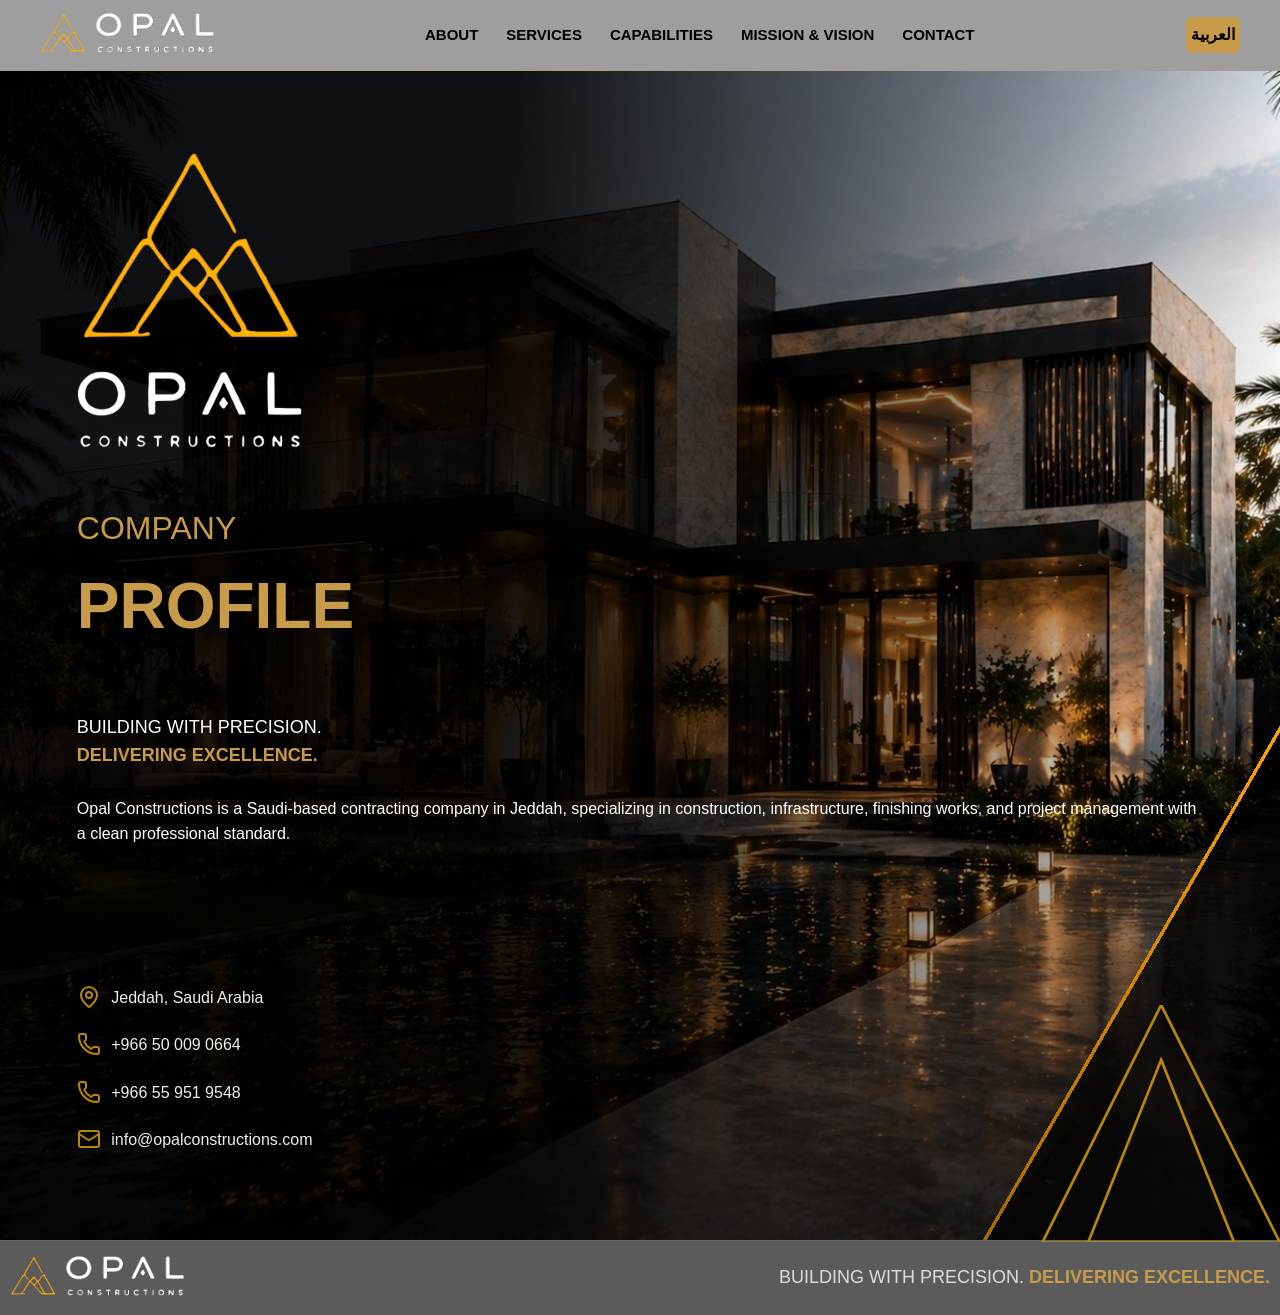
==== index.html @ 53115cda "Update index.html" ====
<!DOCTYPE html>
<html lang="en">
<head>
  <meta charset="UTF-8" />
  <meta name="viewport" content="width=device-width, initial-scale=1.0" />
  <title>Opal Constructions</title>
  <link rel="stylesheet" href="styles.css" />
</head>
<body>
  
<header class="main-header">
  <div class="header-container">
    <div class="logo">
      <a href="index.html">
        <img src="logo0.png">
        <img src="logo.png">
      </a>
    </div>
    <nav class="nav-menu">
      <div class="menu-toggle" onclick="toggleMenu()">☰</div>
      <ul id="menu">
        <li><a href="about.html">ABOUT</a></li>
        <li><a href="services.html">SERVICES</a></li>
        <li><a href="capabilities.html">CAPABILITIES</a></li>
        <li><a href="mission_vision.html">MISSION & VISION</a></li>
        <li><a href="contact.html">CONTACT</a></li>
      </ul>
    </nav>
    <a href="index_ar.html" class="btn">العربية</a>
  </div>
</header>

    <section>
      <div class="hero-left">
        <img src="logo0.png">
        <br>
        <img src="logo.png">
        <br>
        <div class="hero-copy">
          <p>COMPANY</p>
          <h1><span>PROFILE</span></h1>
          <br>
          <div class="tagline">BUILDING WITH PRECISION.<br><span>DELIVERING EXCELLENCE.</span></div>
        </div>
          <br>
          <p>Opal Constructions is a Saudi-based contracting company in Jeddah,
            specializing in construction, infrastructure, finishing works,
            and project management with a clean professional standard.
          </p>    
          <br>
        
        <div class="contact-mini">
          <div>
          <svg xmlns="http://www.w3.org/2000/svg"><path d="M20 10c0 4.993-5.539 10.193-7.399 11.799a1 1 0 0 1-1.202 0C9.539 20.193 4 14.993 4 10a8 8 0 0 1 16 0"></path><circle cx="12" cy="10" r="3"></circle></svg>  
          Jeddah, Saudi Arabia</div>
          <div><svg xmlns="http://www.w3.org/2000/svg"><path d="M13.832 16.568a1 1 0 0 0 1.213-.303l.355-.465A2 2 0 0 1 17 15h3a2 2 0 0 1 2 2v3a2 2 0 0 1-2 2A18 18 0 0 1 2 4a2 2 0 0 1 2-2h3a2 2 0 0 1 2 2v3a2 2 0 0 1-.8 1.6l-.468.351a1 1 0 0 0-.292 1.233 14 14 0 0 0 6.392 6.384"></path></svg>
          <a href="tel:+966500090664">+966 50 009 0664</a></div>
          <div>
            <div><svg xmlns="http://www.w3.org/2000/svg"><path d="M13.832 16.568a1 1 0 0 0 1.213-.303l.355-.465A2 2 0 0 1 17 15h3a2 2 0 0 1 2 2v3a2 2 0 0 1-2 2A18 18 0 0 1 2 4a2 2 0 0 1 2-2h3a2 2 0 0 1 2 2v3a2 2 0 0 1-.8 1.6l-.468.351a1 1 0 0 0-.292 1.233 14 14 0 0 0 6.392 6.384"></path></svg>
            <a href="tel:+966559519548">+966 55 951 9548</a></div>
            <div> 
            <svg xmlns="http://www.w3.org/2000/svg"><path d="m22 7-8.991 5.727a2 2 0 0 1-2.009 0L2 7"></path><rect x="2" y="4" width="20" height="16" rx="2"></rect></svg>  
            info@opalconstructions.com</div>
          </div>
          
          <svg class="triangles" viewBox="0 0 280 259">
            <polygon 
              points="150,0 280,260 20,260" 
              fill="none"  
              stroke-width="3"
            />
            <polygon 
              points="150,60 230,260 70,260" 
              fill="none" 
              stroke-width="3"
            />
          </svg>
        </div>
      </div>
    </section>


    <footer class="footer-bar">
      <div class="logo">
        <a href="index.html">
        <img src="logo0.png">
        <img src="logo.png">
        </a>
      </div>
      <div class="tagline">BUILDING WITH PRECISION. <span>DELIVERING EXCELLENCE.</span></div>
    </footer>
  <script src="script.js"></script>
</body>
</html>
---- styles.css ----
* { box-sizing: border-box; margin: 0; padding: 0; }
    body {
      font-family: Arial, Helvetica, sans-serif;
      background: #0a0a0a;
      color: #fff;
      line-height: 1.6;
    }
    a { text-decoration: none; color: inherit; }
    section{
    opacity: 0;
    transform: translateY(30px);
    transition: opacity 0.8s ease, transform 0.8s ease;
    }
    section.visible { 
    opacity: 1 !important;
    transform: translateY(0) !important;
    }
    svg{
      width: 30px;
      height: 30px;
      fill: none;
      transition: 0.2s;
      stroke: darkgoldenrod;
      stroke-width: 2;
      transform: translateY(12px);
    }
    .container { width: 100%; max-width: 1400px; margin: auto; }

    .hero-left {
      background: linear-gradient(-70deg, transparent 60%,#b3832e 0%,black 61%),
      linear-gradient(70deg,black 40%,#b3832e 0%,transparent 41%),
        url('img19.jpg') center/cover no-repeat;
      
      background: 
        linear-gradient(to right,rgba(0,0,0,0.9) 40%, rgba(0,0,0,0)),
        linear-gradient(-60deg, rgba(0,0,0,0.7) 15%,#ffa200 15% 15.2%,transparent 15%),
        url('img19.jpg') center/cover no-repeat;
      min-height: 680px;
      padding: clamp(25px, 6vw, 80px);
      display: flex;
      flex-direction: column;
      justify-content: space-between;
    }
    
    .triangles {
      width: 20%;        /* resize */
      height: auto;

      position: absolute;  /* move */
      bottom:  10px;
      right: 0%;
    }

    .hero-left img{
      width: 20%;
    }
   
    .hero-copy h1 {
      font-size: 64px;
    }

    .hero-copy div {
      margin-top: 30px;
    }

    .hero-copy h1 span { color: #c89b4b; }

    .hero-copy p {
      margin-top: 30px;
      font-size: 32px;
      color: #c89b4b;
    }

    .contact-mini {
      padding: 100px 0 0;
      font-size: 16px;
      color: #eee;
    }

    .contact-mini div { margin-bottom: 10px; }

    .hero-right {
      color: black;
      min-height: 680px;
      display: flex;
      flex-direction: column;
      justify-content: space-between;
      background: url('img110.png') top/cover no-repeat;
      min-height: 100vh;
      width: 100%;
    }
    .hero-right p {
      font-size: 20px;
      width: 50%;
    }
    
    .hero-right .con {
      padding: 60px 50px;
    }

    .section-label {
      font-size: 14px;
      letter-spacing: 2px;
      color: #b3832e;
      margin-bottom: 14px;
      font-weight: 700;
    }

    .hero-right h2 {
      font-size: 56px;
      line-height: 1.05;
      margin-bottom: 20px;
    }

    .hero-right h2 span { color: #b3832e; }

    .stats {
      display: grid;
      grid-template-columns: repeat(2, 1fr);
      gap: 25px;
      margin-top: 35px;
      padding-bottom: 60%;
    }

    .stat {
      border-top: 1px solid #615d58;
      padding-top: 18px;
    }


    .stat h3 {
      font-size: 20px;
      color: #b3832e;
      margin-bottom: 5px;
    }

    .services-section { 
      background: 
        linear-gradient(to right,rgba(0,0,0,0.9) 40%, rgba(0,0,0,0)),
        url('img35.jpg') center/cover no-repeat;
      padding: 70px 40px;
    }

    .services-head {
      display: flex;
      justify-content: space-between;
      align-items: end;
      margin-bottom: 35px;
      gap: 20px;
    }

    .services-head h2 {
      font-size: 42px;
      line-height: 1.1;
      margin-bottom: 100px
    }

    .services-head h2 span { color: #c89b4b; }

    .services-grid {
      display: grid;
      grid-template-columns: repeat(3, 1fr);
      gap: 20px;
    }

    .service-card {
      background: #111111ad;
      border-radius: 30px;
      text-align: center;
    }

    .service-card img {
      filter: invert() sepia() saturate(10000%) hue-rotate(315deg);
      margin-top: 18px;
      height: 100px;
    }

    .service-card .content {
      padding: 18px 16px 20px;
    }

    .service-card h3 {
      font-size: 18px;
    }

    .service-card p {
      font-size: 14px;
    }

    .contact,
    .vision,
    .projects{
      color: white;
      padding: 70px 55px;
      min-height: 680px;
      display: flex;
      flex-direction: column;
      justify-content: space-between;
      width: 100%;
    }
    .director {
      padding: 45px 35px;
    }

    .vision {
      background: linear-gradient(70deg,black 50%,#b3832e 50% 50.2%,transparent 50%),
      linear-gradient(-70deg, transparent 50%,#b3832e 50% 50.2%,black 50%),
        url('img15.jpg') center/cover no-repeat;
    }

    .contact h3,
    .vision h3,
    .projects h3,
    .director h3 {
      font-size: xx-large;
      letter-spacing: 2px;
      color: #b3832e;
      margin-bottom: 18px;
    }

    .vision-columns {
      margin-left: 30px;
      display: grid;
      grid-template-columns: 1fr 1fr;
      gap: 24px;
    }

    .vision-box h4 {
      color: #b3832e;
      font-size: 22px;
      margin-bottom: 10px;
    }

    .vision-box p {
      font-size: 20px;
      margin-bottom: 10px;
    }

    .visimg{
      text-align: center;
    }

    .projects {
      background: 
        linear-gradient(to right,rgba(0,0,0,0), rgba(0,0,0,0.9) 40%),
        url('img19.jpg') center/cover no-repeat;
    }

    .features {
      width: 90%;
      padding: 0 0 0 50%;
    }

    .feature {
      display: block;
      margin-top: 50px;
    }

    .feature img {
      object-fit: contain;
      width: 100px ;
      height: 100px;
    }

    .feature .img{
      filter: invert() sepia() saturate(10000%) hue-rotate(315deg);
    }

    .director {
      background: #121212;
      color: #fff;
      display: flex;
      flex-direction: column;
      justify-content: space-between;
    }

    .contact {
      background: linear-gradient(-70deg, transparent 52%,#b3832e 52% 52.1%,black 52%),
      linear-gradient(-70deg, transparent 50%,#b3832e 50% 50.1%,black 50%),
        url('img27.jpg') center/cover no-repeat;
    }

    .footer-bar {
      background: #95959595;
      padding: 10px;
      display: flex;
      justify-content: space-between;
      align-items: center;
      color: #ddd;
      border-top: 1px solid rgba(255,255,255,.08);
    }

    strong {
      color: #fff;
      letter-spacing: 5px;
      font-size: 28px;
    }

    .tagline {
      font-size: 18px;
    }

    .tagline span {
      color: #c89b4b;
      font-weight: 700;
    }

  .nav-menu ul {
    display: flex;
    gap: 28px;
    list-style: none;
  }

  .nav-menu a {
    text-decoration: none;
    color: black;
    font-size: 15px;
    font-weight: bold;
    transition: 0.2s;
  }

  .nav-menu a:hover {
    color: #ffa200;
    border-bottom: 1px solid #ffa200;
    padding-bottom: 4px;
  }

  /* Hide hamburger on desktop */
  .menu-toggle {
    display: none;
    font-size: 26px;
    cursor: pointer;
  }


  @media (max-width: 950px) {
    .services-grid {
      grid-template-columns: repeat(2, 1fr);
    }
    .hero-right {
      background: 
        linear-gradient(to right,rgba(255, 255, 255, 0.9) 40%, rgba(0,0,0,0)),
        url('img110.png') top/cover no-repeat;
    }
    
      .menu-toggle {
        display: block;
      }

      .nav-menu ul {
        display: none;
        flex-direction: column;
        gap: 15px;
        text-align: center;
        background: #ffffff9b;
        padding: 20px;
        position: absolute;
        top: 68px;
        left: 0;
        width: 100%;
      }

      .nav-menu ul.active {
        display: flex;
      }

      .nav-menu a {
        font-size: 14px;
      }
  }
    @media (max-width: 720px) {
      .hero-left, .hero-right { min-height: auto; }
      .hero-copy h1, .hero-right h2 { font-size: 42px; }
      .vision-columns, .stats { grid-template-columns: 1fr; }
      .projects-grid { grid-template-columns: 1fr; }
      .services-grid{ grid-template-columns: repeat(1, 1fr);}
      .footer-bar {
        flex-direction: column;
        gap: 14px;
        text-align: center;
      }
      
      .visimg{
        text-align: left;
      }
      
      .hero-right p {
        width: 100%;
      }

      .tagline span {
        display: block; /* move second part to new line */
      }

      .projects h3, h2 {
         font-size: 14px;
      }
       
      .feature img {
        width: 50px ;
        height: 50px;
      }

       .vision-columns {
         margin-left: 0px;
       }
      
    }

    
    .main-header {
      background: #ffffff9b;
      border-bottom: 1px solid rgba(200, 155, 75, 0.3);
      padding: 0 40px;
      position: sticky;
      top: 0;
      z-index: 100;
      backdrop-filter: blur(2px);
    }

    .header-container {
      max-width: 1400px;
      margin: 0 auto;
      display: flex;
      justify-content: space-between;
      align-items: center;
      flex-wrap: wrap;
      padding: 8px 0;
    }

    .logo a {
      font-size: 28px;
      font-weight: 800;
      letter-spacing: 3px;
      text-decoration: none;
      transition: 0.2s;
    }

    .logo span {
      color: #c89b4b;
      font-weight: 700;
    }
    
    .logo img {
      height: 40px;
      object-fit: cover;
      transform: translateY(5px);
    }

    .btn {
      display: inline-block;
      padding: 5px;
      background: #c89b4b;
      color: black;
      text-decoration: none;
      border-radius: 6px;
      font-weight: bold;
      transition: 0.3s;
    }

    .btn:hover {
      background: #a67c2f;
    }
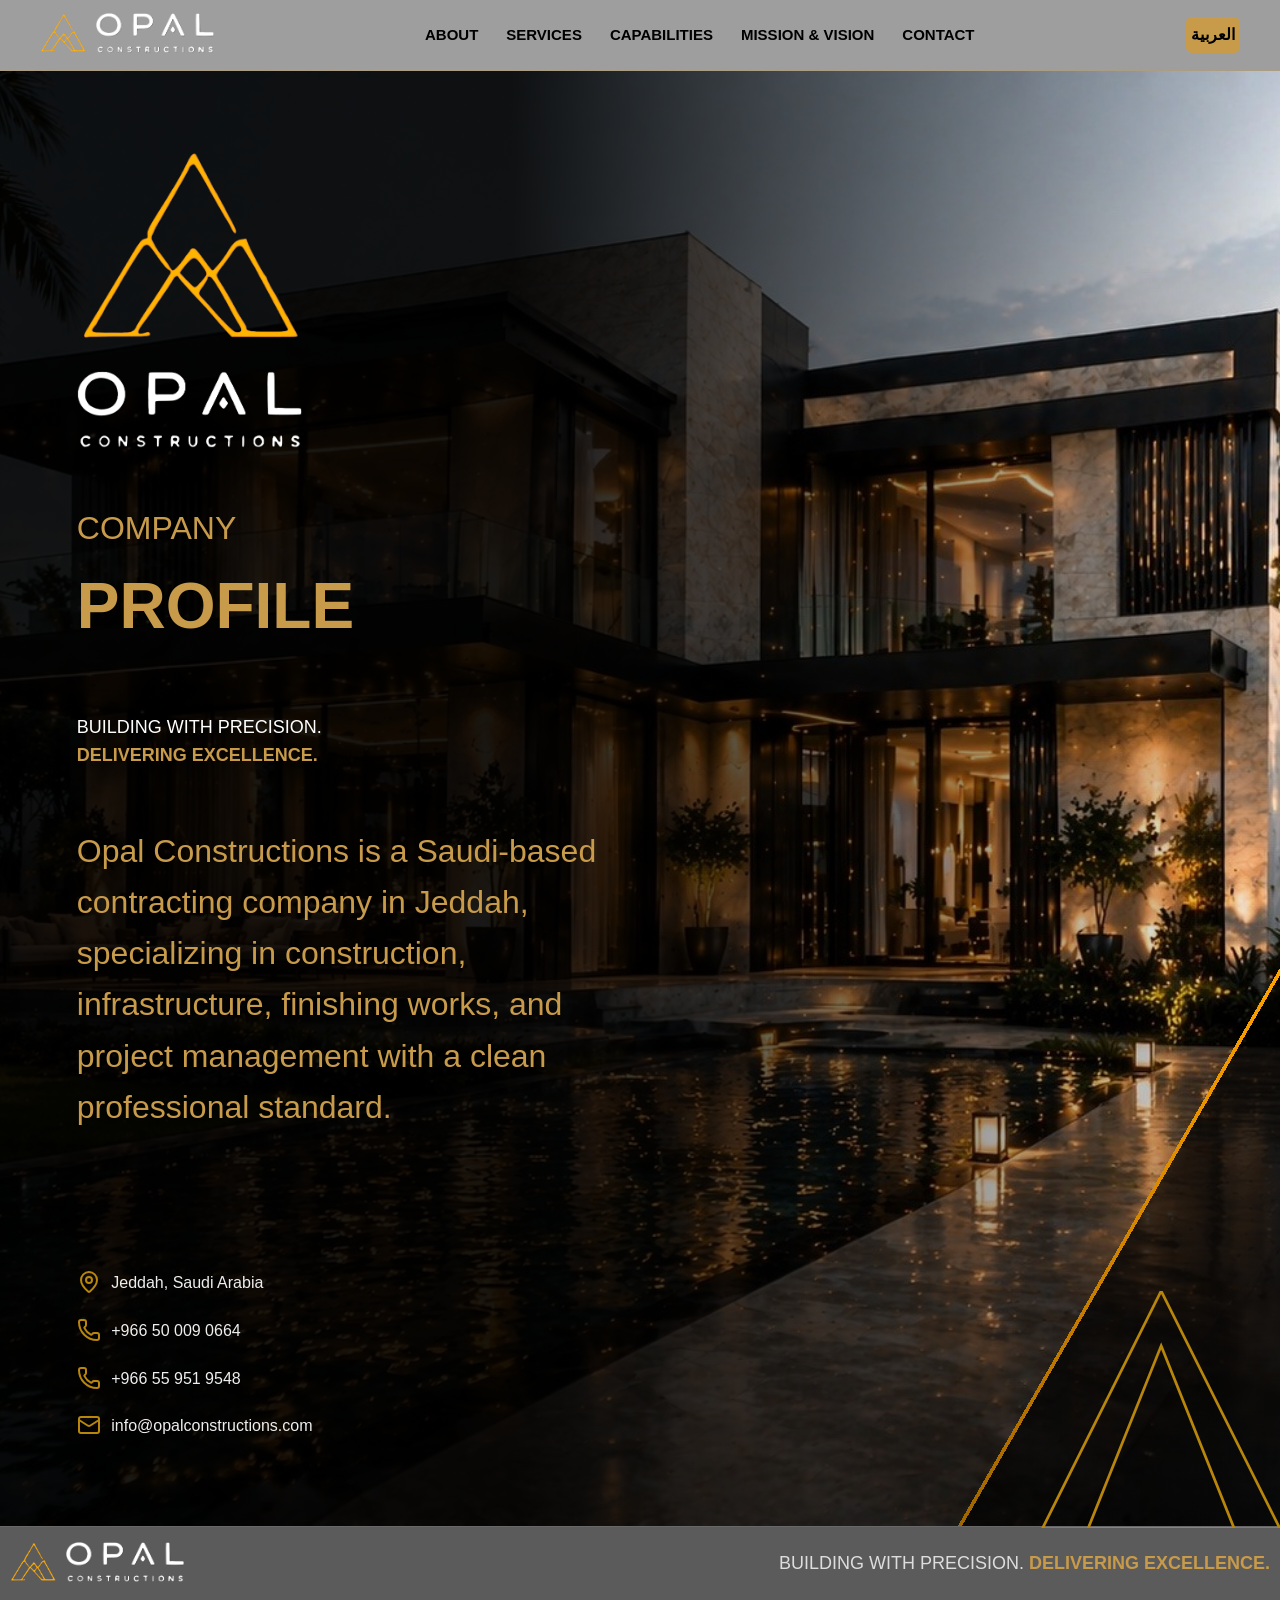
==== commit 5f035ced: "Update index.html" ====
--- a/index.html
+++ b/index.html
@@ -41,12 +41,12 @@
           <h1><span>PROFILE</span></h1>
           <br>
           <div class="tagline">BUILDING WITH PRECISION.<br><span>DELIVERING EXCELLENCE.</span></div>
-        </div>
           <br>
           <p>Opal Constructions is a Saudi-based contracting company in Jeddah,
             specializing in construction, infrastructure, finishing works,
             and project management with a clean professional standard.
-          </p>    
+          </p>  
+        </div>  
           <br>
         
         <div class="contact-mini">
--- a/styles.css
+++ b/styles.css
@@ -67,6 +67,7 @@
     .hero-copy h1 span { color: #c89b4b; }
 
     .hero-copy p {
+      width: 50%;
       margin-top: 30px;
       font-size: 32px;
       color: #c89b4b;
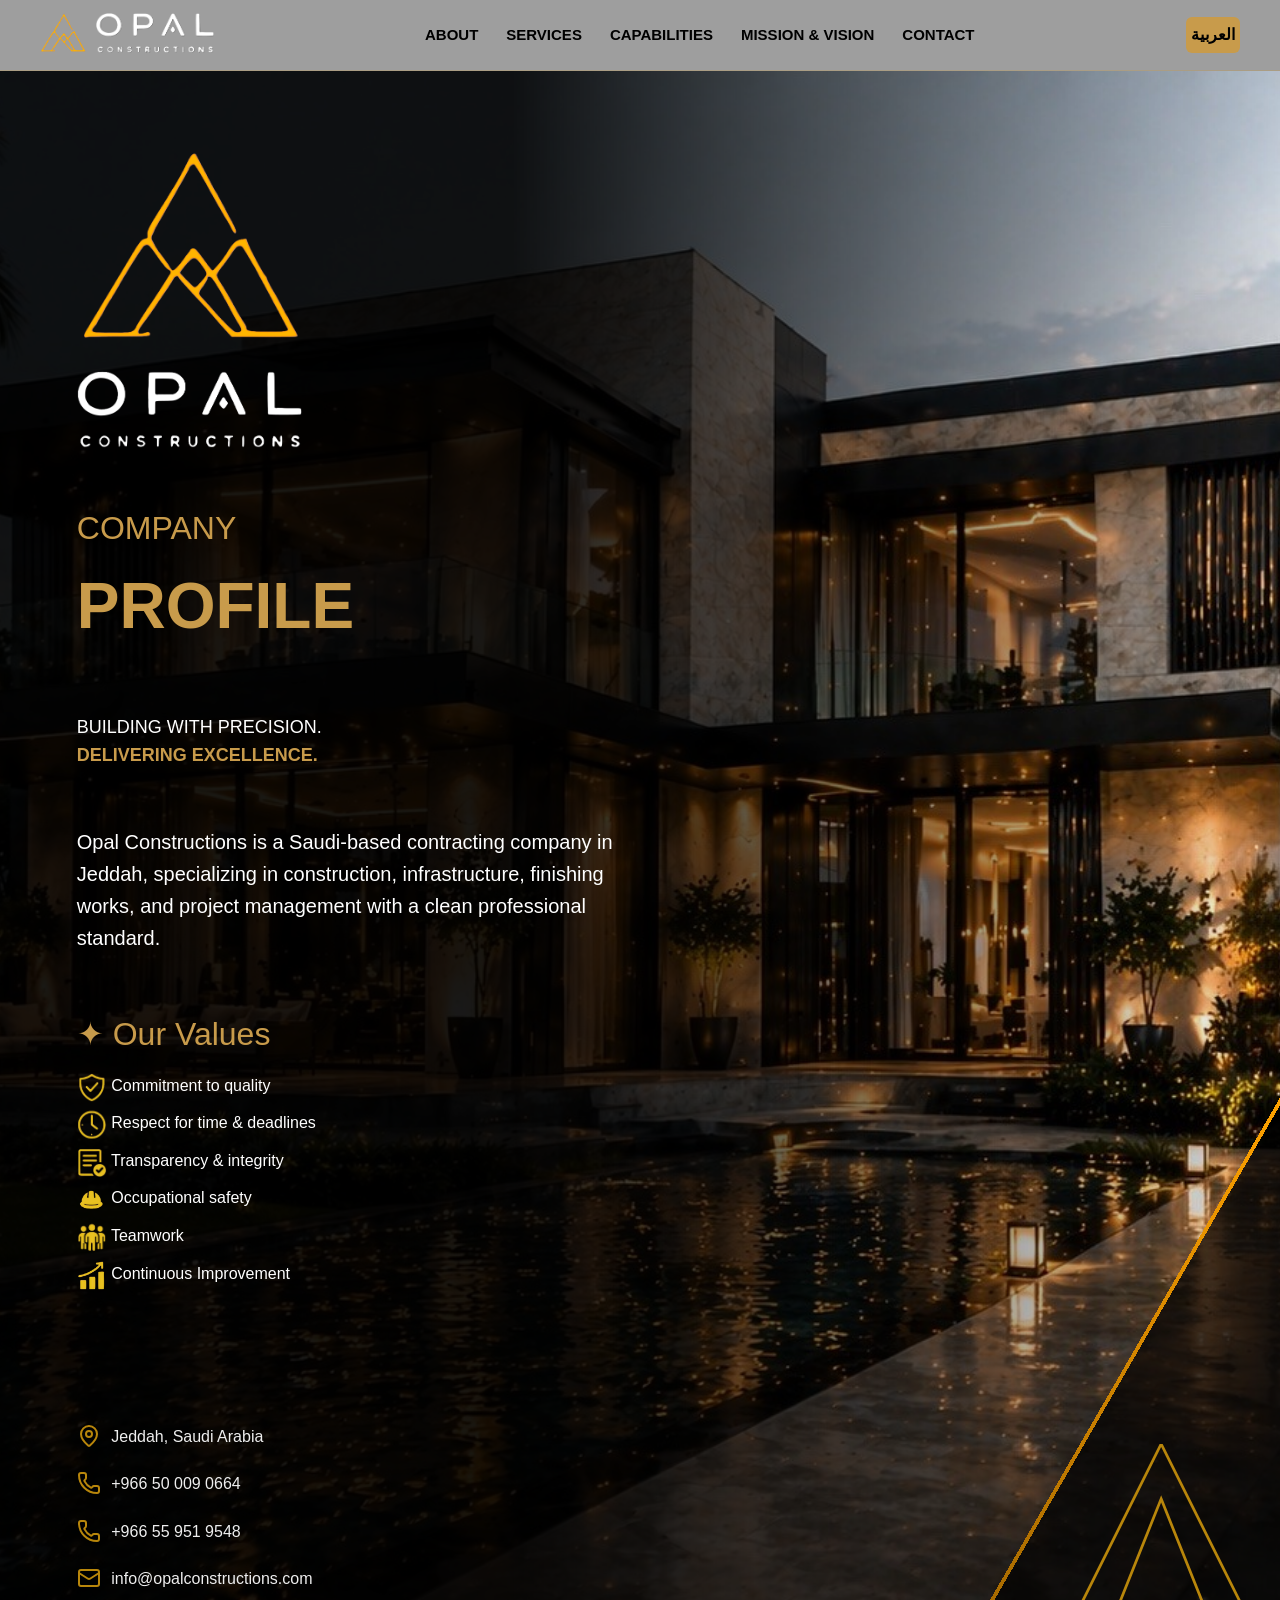
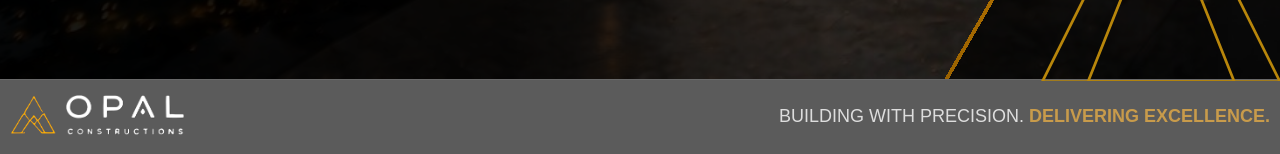
==== commit fb3eeb2b: "Add files via upload" ====
--- a/index.html
+++ b/index.html
@@ -42,13 +42,39 @@
           <br>
           <div class="tagline">BUILDING WITH PRECISION.<br><span>DELIVERING EXCELLENCE.</span></div>
           <br>
-          <p>Opal Constructions is a Saudi-based contracting company in Jeddah,
+          <p class="opal">
+            Opal Constructions is a Saudi-based contracting company in Jeddah,
             specializing in construction, infrastructure, finishing works,
             and project management with a clean professional standard.
           </p>  
-        </div>  
           <br>
-        
+          <p>✦ Our Values</p>
+            <svg xmlns="http://www.w3.org/2000/svg" xmlns:xlink="http://www.w3.org/1999/xlink" width="493" height="506" viewBox="0 0 493 506">
+              <image xlink:href="[data-uri]" x="0" y="0" width="493" height="506"/>
+            </svg>
+            Commitment to quality<br>
+            <svg xmlns="http://www.w3.org/2000/svg" xmlns:xlink="http://www.w3.org/1999/xlink" width="508" height="491" viewBox="0 0 508 491">
+              <image xlink:href="[data-uri]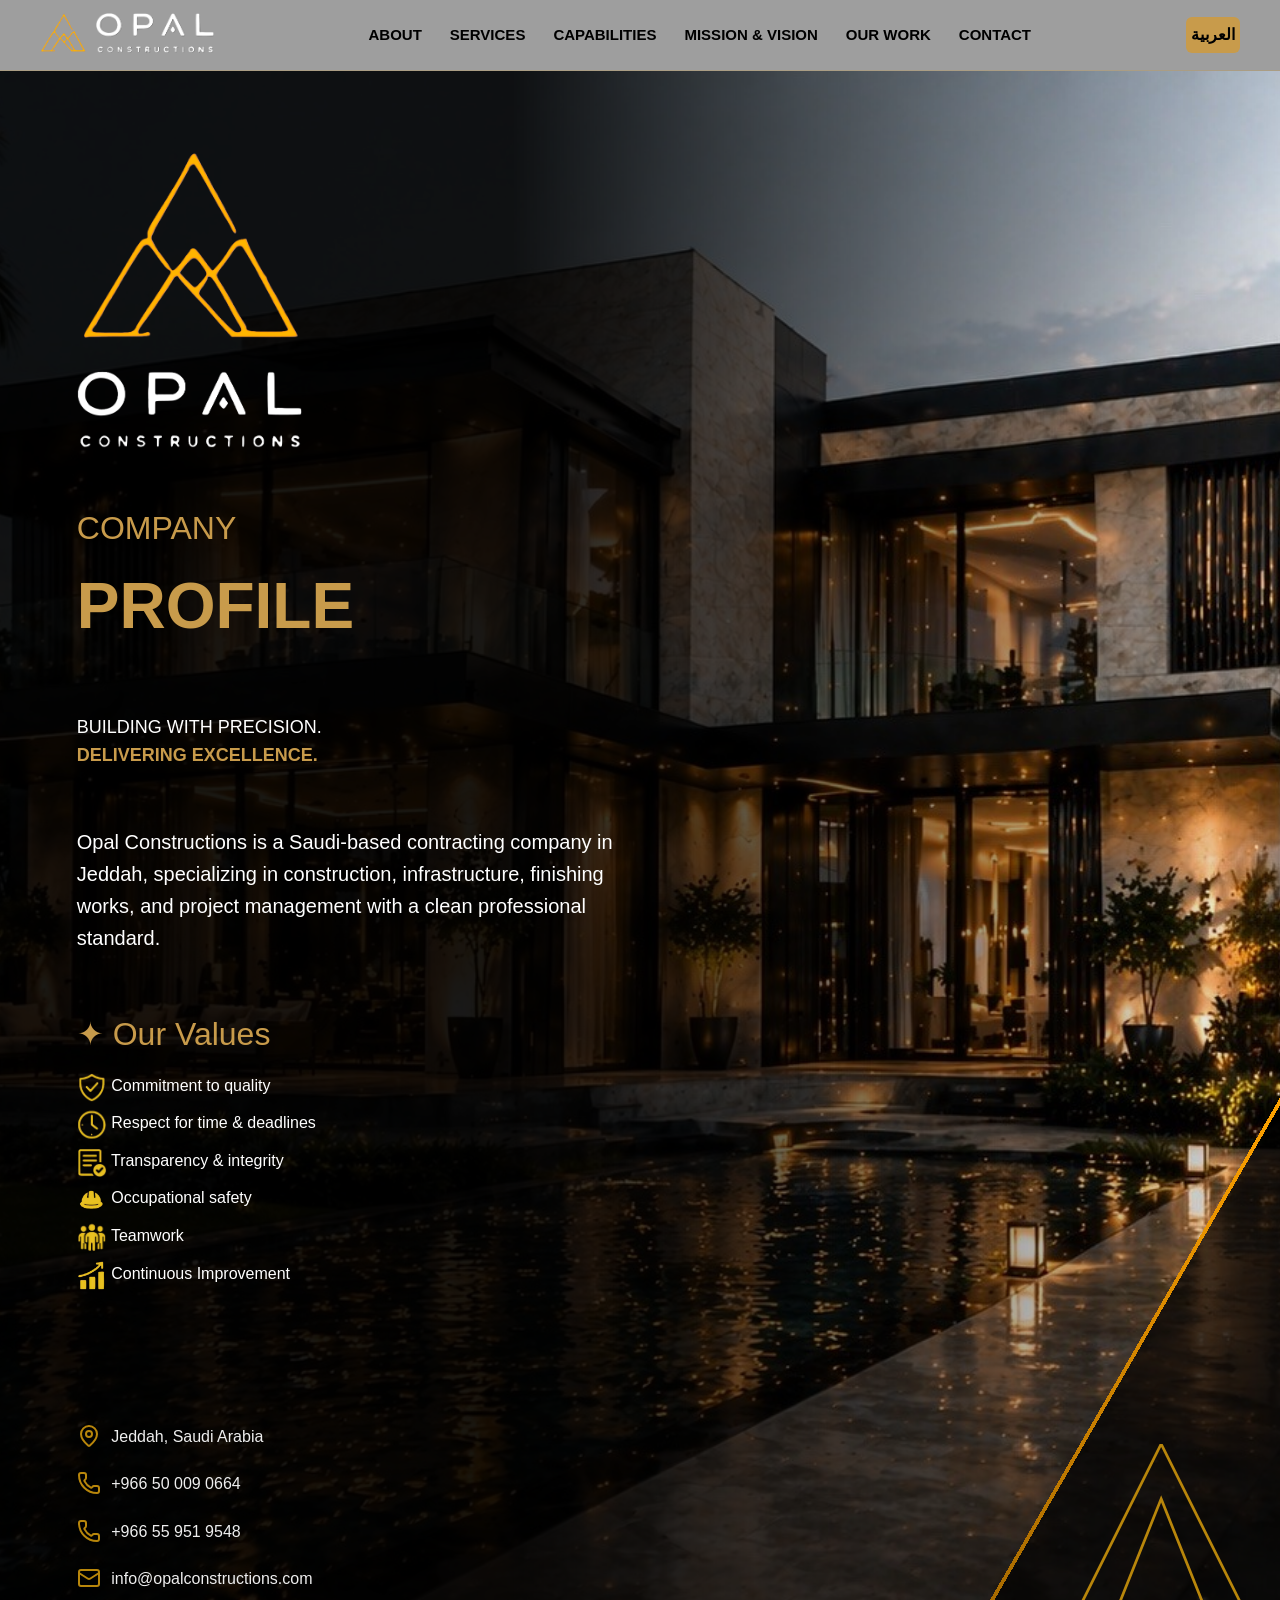
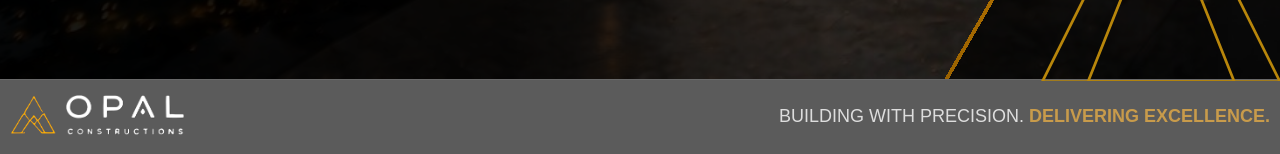
==== commit 3b1e8908: "Add files via upload" ====
--- a/index.html
+++ b/index.html
@@ -23,6 +23,7 @@
         <li><a href="services.html">SERVICES</a></li>
         <li><a href="capabilities.html">CAPABILITIES</a></li>
         <li><a href="mission_vision.html">MISSION & VISION</a></li>
+        <li><a href="work.html">OUR WORK</a></li>
         <li><a href="contact.html">CONTACT</a></li>
       </ul>
     </nav>
@@ -104,8 +105,7 @@
         </div>
       </div>
     </section>
-
-
+    
     <footer class="footer-bar">
       <div class="logo">
         <a href="index.html">
--- a/styles.css
+++ b/styles.css
@@ -27,11 +27,7 @@
     }
     .container { width: 100%; max-width: 1400px; margin: auto; }
 
-    .hero-left {
-      background: linear-gradient(-70deg, transparent 60%,#b3832e 0%,black 61%),
-      linear-gradient(70deg,black 40%,#b3832e 0%,transparent 41%),
-        url('img19.jpg') center/cover no-repeat;
-      
+    .hero-left {      
       background: 
         linear-gradient(to right,rgba(0,0,0,0.9) 40%, rgba(0,0,0,0)),
         linear-gradient(-60deg, rgba(0,0,0,0.7) 15%,#ffa200 15% 15.2%,transparent 15%),
@@ -96,7 +92,7 @@
       min-height: 100vh;
       width: 100%;
     }
-    .hero-right p {
+    .hero-right p, .contact p {
       font-size: 20px;
       width: 50%;
     }
@@ -284,7 +280,12 @@
     .contact {
       background: linear-gradient(-70deg, transparent 52%,#b3832e 52% 52.1%,black 52%),
       linear-gradient(-70deg, transparent 50%,#b3832e 50% 50.1%,black 50%),
+      linear-gradient(to left,rgba(0,0,0,0), rgba(0,0,0,0.9)50%),
         url('img27.jpg') center/cover no-repeat;
+    }
+
+    .contact img{
+      width: 15%;
     }
 
     .footer-bar {
@@ -391,7 +392,7 @@
         text-align: left;
       }
       
-      .hero-right p {
+      .hero-right p, .contact p  {
         width: 100%;
       }
 
@@ -471,3 +472,55 @@
     .btn:hover {
       background: #a67c2f;
     }
+
+.slideshow-container {
+  overflow: hidden;
+  border-radius: 15px;
+  margin: 5%;
+}
+
+.slide {
+  text-align: center;
+  display: none;
+  position: relative;
+  border-radius: 15px;
+}
+
+.slide img {
+  width: 100%;
+  height: 700px;
+  object-fit: cover;
+  border-radius: 15px;
+}
+
+/* Caption */
+.caption {
+  position: absolute;
+  top: 0;
+  width: 100%;
+  background: rgba(0,0,0,0.6);
+      color: #c89b4b;
+      font-weight: 700;
+  padding: 15px;
+      font-size: 32px;
+}
+
+/* Fade animation */
+.fade {
+  animation: fadeEffect 2s;
+}
+
+@keyframes fadeEffect {
+  from {opacity: 0}
+  to {opacity: 1}
+}
+
+/* Responsive */
+@media (max-width: 768px) {
+  .slide img {
+    height: 250px;
+  }
+  .caption {
+    font-size: 14px;
+  }
+}
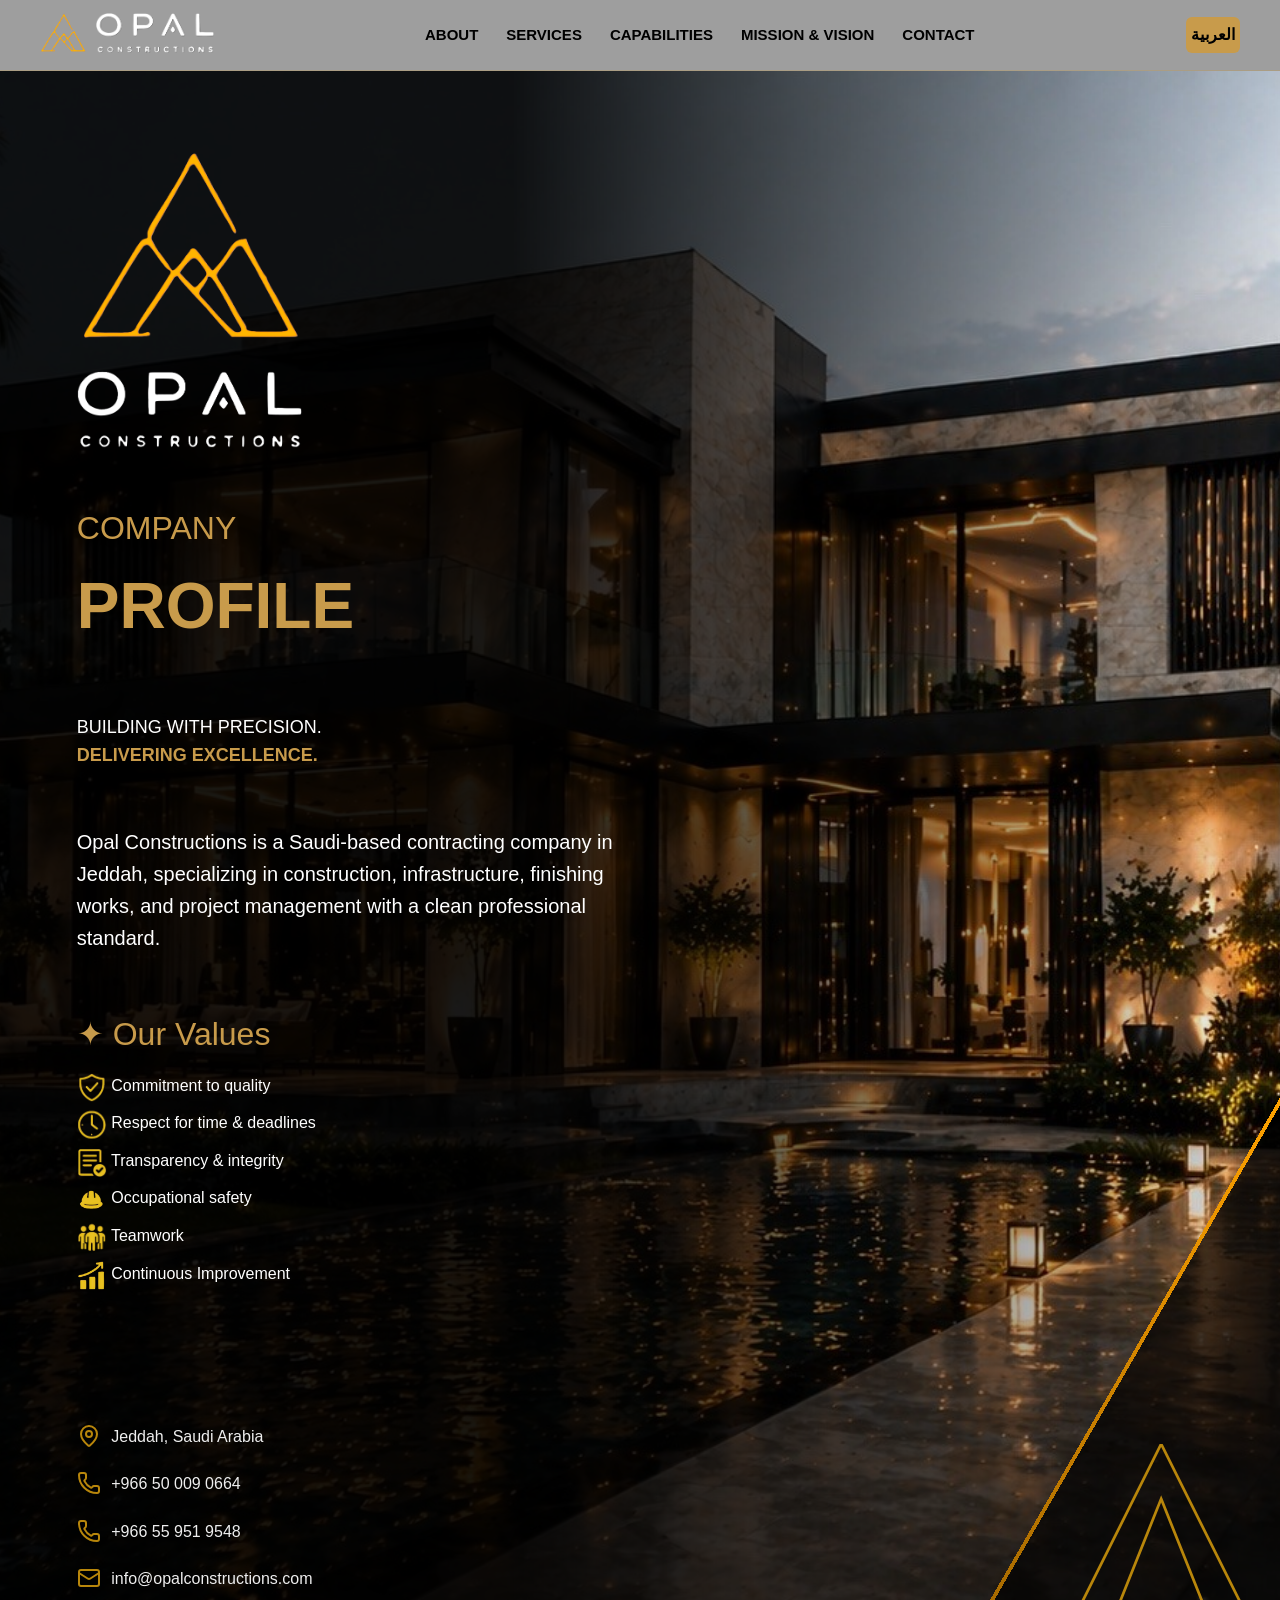
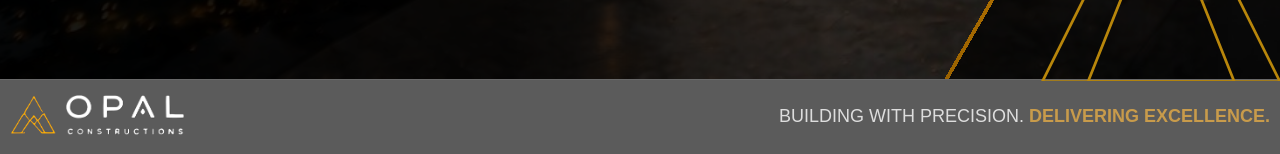
==== commit eb272798: "Add files via upload" ====
--- a/index.html
+++ b/index.html
@@ -23,7 +23,6 @@
         <li><a href="services.html">SERVICES</a></li>
         <li><a href="capabilities.html">CAPABILITIES</a></li>
         <li><a href="mission_vision.html">MISSION & VISION</a></li>
-        <li><a href="work.html">OUR WORK</a></li>
         <li><a href="contact.html">CONTACT</a></li>
       </ul>
     </nav>
@@ -105,7 +104,6 @@
         </div>
       </div>
     </section>
-    
     <footer class="footer-bar">
       <div class="logo">
         <a href="index.html">
--- a/styles.css
+++ b/styles.css
@@ -102,7 +102,7 @@
     }
 
     .section-label {
-      font-size: 14px;
+      font-size: 24px;
       letter-spacing: 2px;
       color: #b3832e;
       margin-bottom: 14px;
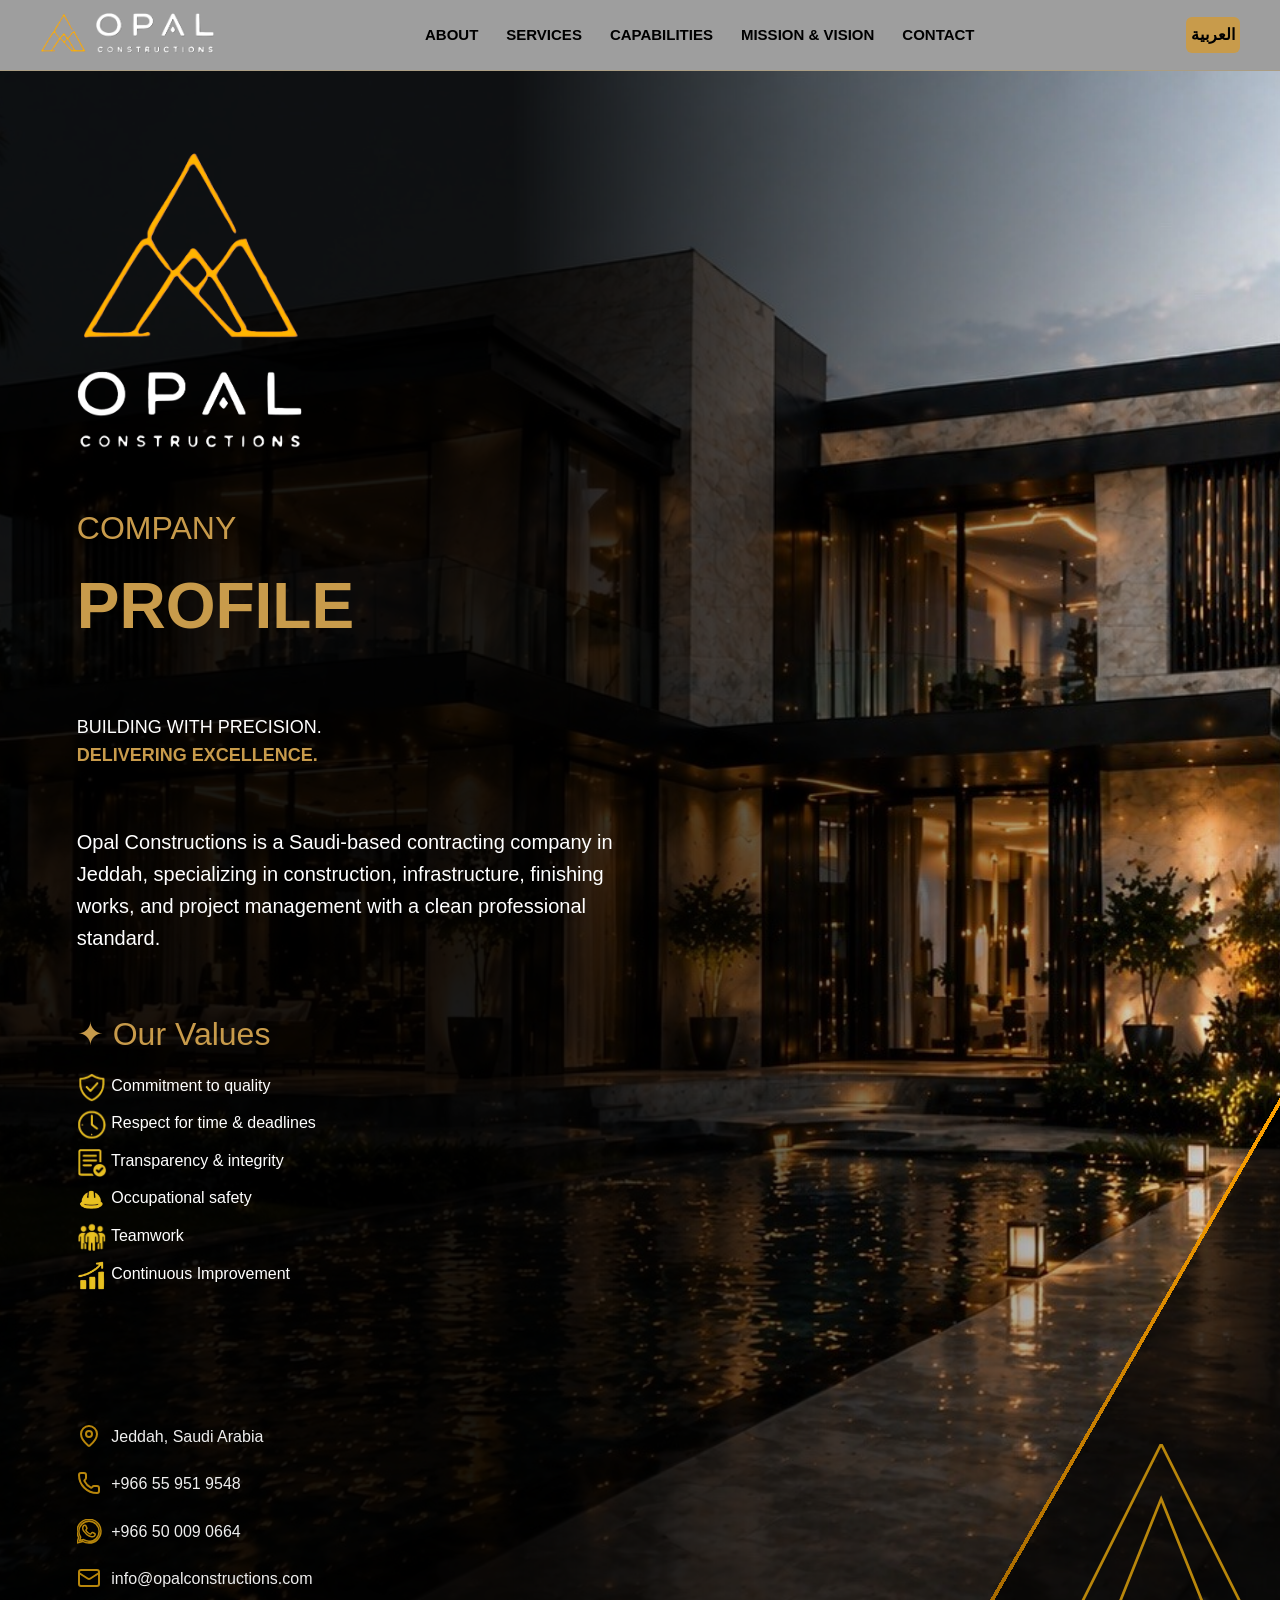
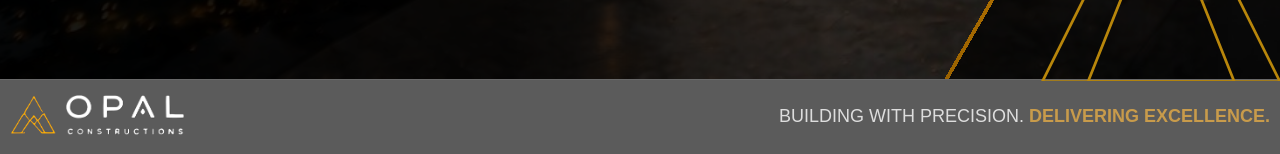
==== commit 446d8247: "Add files via upload" ====
--- a/index.html
+++ b/index.html
@@ -80,14 +80,12 @@
           <svg xmlns="http://www.w3.org/2000/svg"><path d="M20 10c0 4.993-5.539 10.193-7.399 11.799a1 1 0 0 1-1.202 0C9.539 20.193 4 14.993 4 10a8 8 0 0 1 16 0"></path><circle cx="12" cy="10" r="3"></circle></svg>  
           Jeddah, Saudi Arabia</div>
           <div><svg xmlns="http://www.w3.org/2000/svg"><path d="M13.832 16.568a1 1 0 0 0 1.213-.303l.355-.465A2 2 0 0 1 17 15h3a2 2 0 0 1 2 2v3a2 2 0 0 1-2 2A18 18 0 0 1 2 4a2 2 0 0 1 2-2h3a2 2 0 0 1 2 2v3a2 2 0 0 1-.8 1.6l-.468.351a1 1 0 0 0-.292 1.233 14 14 0 0 0 6.392 6.384"></path></svg>
-          <a href="tel:+966500090664">+966 50 009 0664</a></div>
-          <div>
-            <div><svg xmlns="http://www.w3.org/2000/svg"><path d="M13.832 16.568a1 1 0 0 0 1.213-.303l.355-.465A2 2 0 0 1 17 15h3a2 2 0 0 1 2 2v3a2 2 0 0 1-2 2A18 18 0 0 1 2 4a2 2 0 0 1 2-2h3a2 2 0 0 1 2 2v3a2 2 0 0 1-.8 1.6l-.468.351a1 1 0 0 0-.292 1.233 14 14 0 0 0 6.392 6.384"></path></svg>
-            <a href="tel:+966559519548">+966 55 951 9548</a></div>
-            <div> 
-            <svg xmlns="http://www.w3.org/2000/svg"><path d="m22 7-8.991 5.727a2 2 0 0 1-2.009 0L2 7"></path><rect x="2" y="4" width="20" height="16" rx="2"></rect></svg>  
-            info@opalconstructions.com</div>
-          </div>
+          <a href="tel:+966559519548">+966 55 951 9548</a></div>
+          <div><svg xmlns="http://www.w3.org/2000/svg" viewBox="0 0 40 40"><path d="M16 .396C7.163.396 0 7.559 0 16.396c0 2.885.75 5.7 2.173 8.18L0 32l7.617-2.12a15.9 15.9 0 0 0 8.383 2.27c8.837 0 16-7.163 16-16S24.837.396 16 .396zm0 29.154c-2.56 0-5.073-.69-7.273-1.993l-.52-.308-4.52 1.257 1.205-4.402-.338-.54A13.57 13.57 0 0 1 2.45 16.4C2.45 8.963 8.56 2.854 16 2.854c7.437 0 13.55 6.11 13.55 13.55 0 7.437-6.113 13.55-13.55 13.55zm7.52-10.177c-.41-.206-2.43-1.2-2.81-1.336-.38-.137-.66-.206-.94.206s-1.08 1.336-1.33 1.61c-.24.274-.49.308-.9.103-.41-.206-1.74-.64-3.31-2.04-1.22-1.09-2.05-2.44-2.29-2.85-.24-.41-.026-.63.18-.836.19-.19.41-.49.62-.74.21-.25.28-.41.41-.69.14-.274.07-.51-.03-.72-.103-.206-.94-2.27-1.29-3.11-.34-.82-.69-.71-.94-.72l-.8-.014c-.28 0-.72.103-1.1.51-.38.41-1.44 1.41-1.44 3.44s1.48 3.99 1.68 4.27c.21.274 2.9 4.42 7.03 6.2.98.42 1.74.67 2.33.86.98.31 1.87.27 2.57.17.79-.12 2.43-.99 2.77-1.95.34-.96.34-1.78.24-1.95-.1-.17-.38-.27-.79-.48z"/></svg>
+          <a href="https://wa.me/966500090664" target="_blank">+966 50 009 0664</a></div>
+          <div><svg xmlns="http://www.w3.org/2000/svg"><path d="m22 7-8.991 5.727a2 2 0 0 1-2.009 0L2 7"></path><rect x="2" y="4" width="20" height="16" rx="2"></rect></svg>  
+          info@opalconstructions.com</div>
+        </div>
           
           <svg class="triangles" viewBox="0 0 280 259">
             <polygon 
--- a/styles.css
+++ b/styles.css
@@ -1,7 +1,7 @@
 
     * { box-sizing: border-box; margin: 0; padding: 0; }
     body {
-      font-family: Arial, Helvetica, sans-serif;
+      font-family: Tahoma, Helvetica, sans-serif;
       background: #0a0a0a;
       color: #fff;
       line-height: 1.6;
@@ -79,6 +79,10 @@
       font-size: 16px;
       color: #eee;
     }
+    
+    .contact-mini a:hover{
+      color: #c89b4b;
+    }
 
     .contact-mini div { margin-bottom: 10px; }
 
@@ -172,7 +176,7 @@
       text-align: center;
     }
 
-    .service-card img {
+    .service-card .img {
       filter: invert() sepia() saturate(10000%) hue-rotate(315deg);
       margin-top: 18px;
       height: 100px;
@@ -418,7 +422,6 @@
       
     }
 
-    
     .main-header {
       background: #ffffff9b;
       border-bottom: 1px solid rgba(200, 155, 75, 0.3);
@@ -523,4 +526,47 @@
   .caption {
     font-size: 14px;
   }
+}
+
+
+.carded {
+  position: relative;
+  width: 100%;      /* take full width of container (90% of screen) */
+  height: 320px;
+  border-radius: 0.8rem;
+  transform-style: preserve-3d;
+}
+
+.face {
+  position: absolute;
+  width: 100%;
+  height: 100%;
+  overflow: hidden;
+  backface-visibility: hidden;
+  transition: transform 0.6s ease-in-out;
+  display: flex;
+  flex-direction: column;
+  justify-content: center;
+  align-items: center;
+  text-align: center;
+}
+
+.face--back {
+  transform: rotateY(180deg);
+  padding: 1rem 1rem;
+}
+
+.carded:hover .face--front {
+  transform: rotateY(-180deg);
+}
+
+.carded:hover .face--back {
+  transform: rotateY(0deg);
+}
+
+
+.face img {
+  width: 100%;
+  object-fit: contain;
+  border-radius: 10%;
 }
